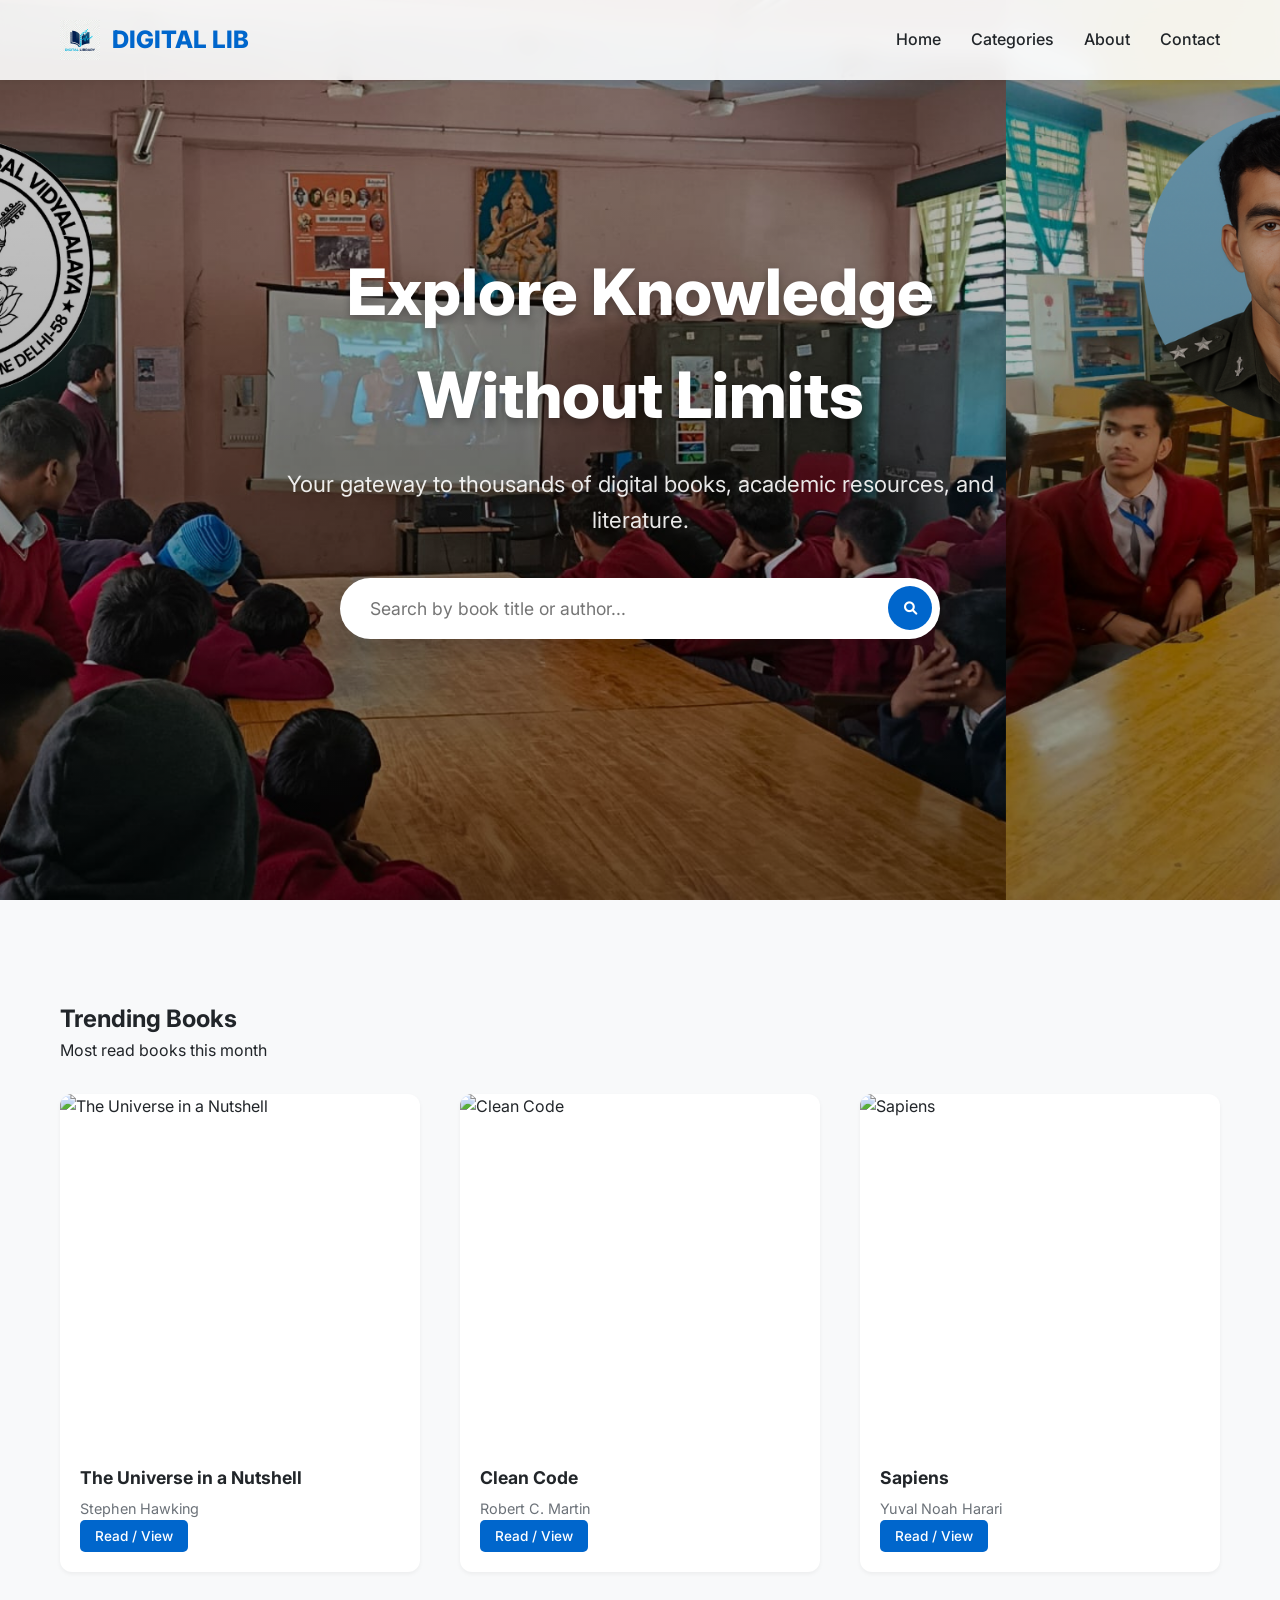
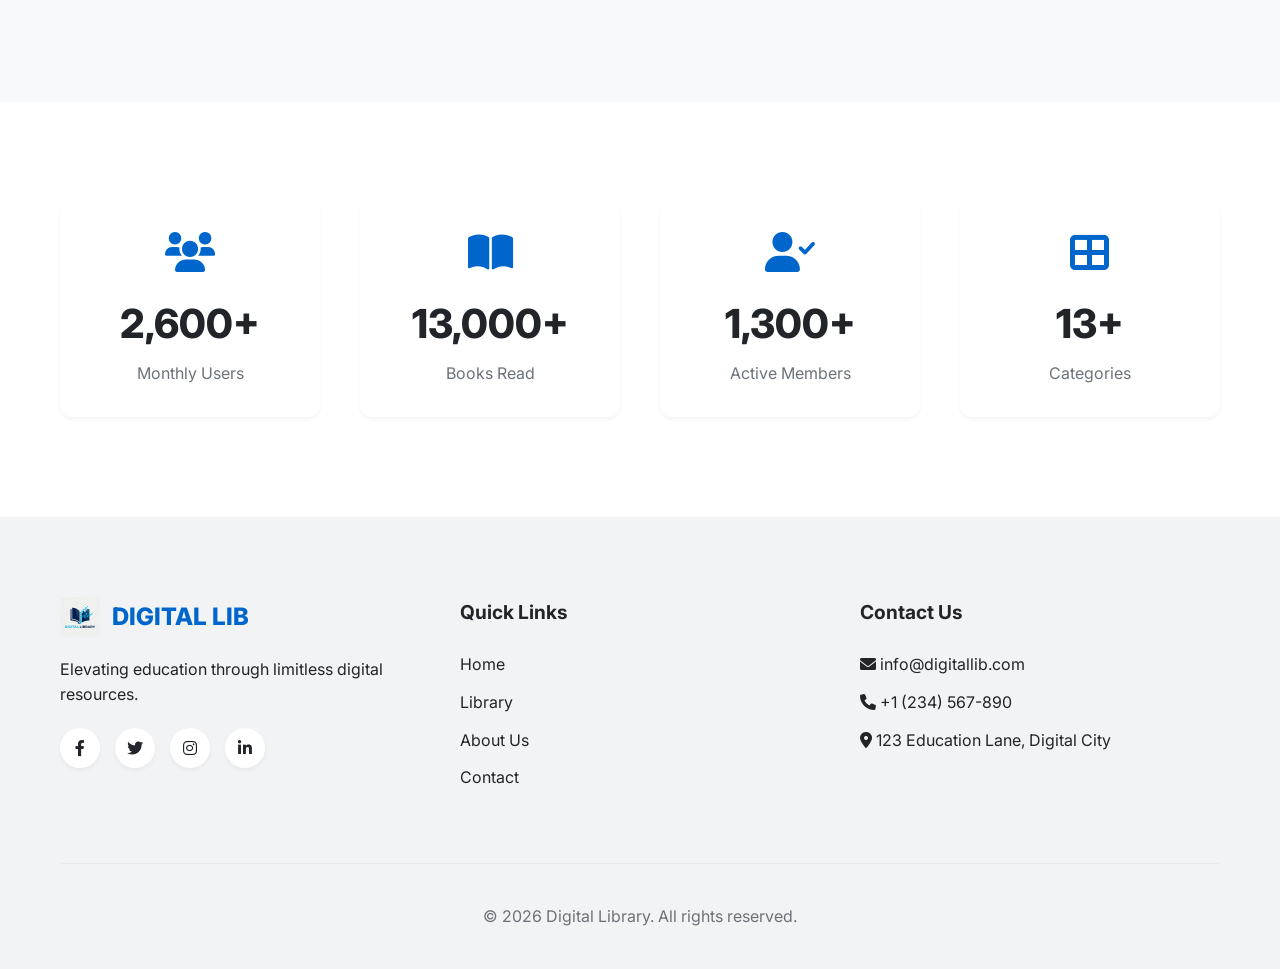
==== index.html @ 3c637026 "Add files via upload" ====
<!DOCTYPE html>
<html lang="en">

<head>
    <meta charset="UTF-8">
    <meta name="viewport" content="width=device-width, initial-scale=1.0">
    <title>Digital Library | Explore Knowledge Without Limits</title>
    <!-- Favicon -->
    <link rel="icon" type="image/png" href="favicon.png">
    <!-- Google Fonts -->
    <link href="https://fonts.googleapis.com/css2?family=Inter:wght@400;500;600;700;800&display=swap" rel="stylesheet">
    <!-- Font Awesome -->
    <link rel="stylesheet" href="https://cdnjs.cloudflare.com/ajax/libs/font-awesome/6.0.0/css/all.min.css">
    <!-- Styles -->
    <link rel="stylesheet" href="assets/css/style.css">
</head>

<body>

    <!-- Header / Navbar -->
    <nav class="navbar">
        <div class="container">
            <a href="index.html" class="logo">
                <img src="assets/images/logo.png" alt="Logo">
                <span>DIGITAL LIB</span>
            </a>
            <button class="nav-toggle"><i class="fas fa-bars"></i></button>
            <ul class="nav-links">
                <li><a href="index.html">Home</a></li>
                <li><a href="categories.html">Categories</a></li>
                <li><a href="about.html">About</a></li>
                <li><a href="contact.html">Contact</a></li>
            </ul>
        </div>
    </nav>

    <!-- Hero Section -->
    <section class="hero">
        <div class="hero-slider-bg">
            <!-- Background images will be injected by main.js -->
        </div>
        <div class="container hero-content slide-up">
            <h1>Explore Knowledge <br>Without Limits</h1>
            <p>Your gateway to thousands of digital books, academic resources, and literature.</p>
            <div class="search-container">
                <input type="text" class="search-bar" placeholder="Search by book title or author...">
                <button class="search-btn"><i class="fas fa-search"></i></button>
            </div>
        </div>
    </section>

    <!-- Trending Books Section -->
    <section class="trending reveal">
        <div class="container">
            <div class="section-header">
                <h2>Trending Books</h2>
                <p>Most read books this month</p>
            </div>
            <div class="trending-grid">
                <div class="slider-container">
                    <!-- 3 Books will be injected by main.js -->
                </div>
            </div>
        </div>
    </section>

    <!-- Achievements Section -->
    <section class="achievements reveal">
        <div class="container">
            <div class="stats-grid">
                <!-- Stats will be injected by main.js -->
            </div>
        </div>
    </section>

    <!-- Book Reader Modal -->
    <div id="reader-modal" class="modal">
        <div class="modal-content">
            <span class="close-modal">&times;</span>
            <div class="modal-body">
                <div class="book-preview-large">
                    <img id="modal-img" src="" alt="Book Cover">
                </div>
                <div class="book-details-large">
                    <h2 id="modal-title">Book Title</h2>
                    <p id="modal-author">Author Name</p>
                    <div class="badge" id="modal-cat">Category</div>
                    <div class="book-description">
                        <p>This is a digital preview of the book. As a member of Digital Library, you have full access to read this entire volume online or download it for offline use.</p>
                        <p>Lorem ipsum dolor sit amet, consectetur adipiscing elit. Sed do eiusmod tempor incididunt ut labore et dolore magna aliqua.</p>
                    </div>
                    <div class="modal-actions">
                        <button class="btn-primary"><i class="fas fa-book-open"></i> Start Reading</button>
                        <button class="btn-outline"><i class="fas fa-download"></i> Download PDF</button>
                    </div>
                </div>
            </div>
        </div>
    </div>

    <!-- Footer -->
    <footer>
        <div class="container">
            <div class="footer-grid">
                <div class="footer-info">
                    <div class="logo footer-logo">
                        <img src="assets/images/logo.png" alt="Logo">
                        <span>DIGITAL LIB</span>
                    </div>
                    <p>Elevating education through limitless digital resources.</p>
                    <div class="social-icons">
                        <a href="#"><i class="fab fa-facebook-f"></i></a>
                        <a href="#"><i class="fab fa-twitter"></i></a>
                        <a href="#"><i class="fab fa-instagram"></i></a>
                        <a href="#"><i class="fab fa-linkedin-in"></i></a>
                    </div>
                </div>
                <div class="footer-links">
                    <h4>Quick Links</h4>
                    <ul>
                        <li><a href="index.html">Home</a></li>
                        <li><a href="#categories">Library</a></li>
                        <li><a href="about.html">About Us</a></li>
                        <li><a href="contact.html">Contact</a></li>
                    </ul>
                </div>
                <div class="footer-links">
                    <h4>Contact Us</h4>
                    <ul>
                        <li><i class="fas fa-envelope"></i> info@digitallib.com</li>
                        <li><i class="fas fa-phone"></i> +1 (234) 567-890</li>
                        <li><i class="fas fa-map-marker-alt"></i> 123 Education Lane, Digital City</li>
                    </ul>
                </div>
            </div>
            <div class="footer-bottom">
                <p>&copy; 2026 Digital Library. All rights reserved.</p>
            </div>
        </div>
    </footer>

    <!-- Scripts -->
    <script src="assets/js/data.js"></script>
    <script src="assets/js/main.js"></script>
</body>

</html>
---- assets/css/style.css ----
/* Design System & Variables */
:root {
    --primary: #0066cc;
    --primary-dark: #004d99;
    --secondary: #6c757d;
    --accent: #00d2ff;
    --bg-light: #f8f9fa;
    --bg-white: #ffffff;
    --text-main: #212529;
    --text-muted: #6c7279;
    --shadow-sm: 0 2px 4px rgba(0, 0, 0, 0.05);
    --shadow-md: 0 4px 12px rgba(0, 0, 0, 0.1);
    --shadow-lg: 0 10px 30px rgba(0, 0, 0, 0.15);
    --radius-sm: 8px;
    --radius-md: 12px;
    --radius-lg: 20px;
    --transition: all 0.3s cubic-bezier(0.4, 0, 0.2, 1);
}

/* Base Styles */
* {
    margin: 0;
    padding: 0;
    box-sizing: border-box;
    font-family: 'Inter', system-ui, -apple-system, sans-serif;
}

body {
    background-color: var(--bg-light);
    color: var(--text-main);
    line-height: 1.6;
    overflow-x: hidden;
}

a {
    text-decoration: none;
    color: inherit;
    transition: var(--transition);
}

ul {
    list-style: none;
}

button {
    cursor: pointer;
    border: none;
    outline: none;
    background: none;
    transition: var(--transition);
}

.container {
    max-width: 1200px;
    margin: 0 auto;
    padding: 0 20px;
}

/* Navbar */
.navbar {
    position: fixed;
    top: 0;
    left: 0;
    width: 100%;
    height: 80px;
    background: rgba(255, 255, 255, 0.9);
    backdrop-filter: blur(10px);
    display: flex;
    align-items: center;
    z-index: 1000;
    box-shadow: var(--shadow-sm);
}

.navbar .container {
    display: flex;
    justify-content: space-between;
    align-items: center;
    width: 100%;
}

.nav-toggle {
    display: none;
    font-size: 1.5rem;
    color: var(--primary);
}

.logo {
    display: flex;
    align-items: center;
    gap: 12px;
    font-size: 1.5rem;
    font-weight: 800;
    color: var(--primary);
}

.logo img {
    height: 40px;
    width: 40px;
    object-fit: contain;
}

.nav-links {
    display: flex;
    gap: 30px;
}

.nav-links a {
    font-weight: 500;
    color: var(--text-main);
    position: relative;
}

.nav-links a:after {
    content: '';
    position: absolute;
    bottom: -5px;
    left: 0;
    width: 0;
    height: 2px;
    background: var(--primary);
    transition: var(--transition);
}

.nav-links a:hover {
    color: var(--primary);
}

.nav-links a:hover:after {
    width: 100%;
}

/* Animations */
@keyframes fadeInUp {
    from {
        opacity: 0;
        transform: translateY(30px);
    }

    to {
        opacity: 1;
        transform: translateY(0);
    }
}

.fade-in-up {
    animation: fadeInUp 0.8s forwards;
}

/* Hero Section */
.hero {
    height: 100vh;
    position: relative;
    display: flex;
    align-items: center;
    justify-content: center;
    text-align: center;
    padding-top: 80px;
    overflow: hidden;
}

.hero-slider-bg {
    position: absolute;
    top: 0;
    left: 0;
    width: 100%;
    height: 100%;
    z-index: -1;
    transition: opacity 1s ease-in-out;
}

.hero-slider-bg img {
    width: 100%;
    height: 100%;
    object-fit: cover;
    position: absolute;
    top: 0;
    left: 0;
    opacity: 0;
    transition: opacity 1s ease-in-out;
}

.hero-slider-bg img.active {
    opacity: 1;
}

.hero::before {
    content: '';
    position: absolute;
    top: 0; left: 0; width: 100%; height: 100%;
    background: linear-gradient(rgba(0,0,0,0.2), rgba(0,0,0,0.4)); /* Much lighter, darker gradient for visibility */
    z-index: 1;
}

.hero-content {
    position: relative;
    z-index: 2;
    max-width: 800px;
    margin: 0 auto;
    padding: 20px;
}

.hero h1 {
    font-size: 4rem;
    font-weight: 800;
    margin-bottom: 20px;
    color: #fff; /* White text for dark image bg */
    text-shadow: 0 4px 10px rgba(0,0,0,0.3);
}

.hero p {
    font-size: 1.4rem;
    color: rgba(255,255,255,0.9);
    margin-bottom: 40px;
}

.search-container {
    max-width: 600px;
    margin: 0 auto;
    position: relative;
}

.search-bar {
    width: 100%;
    padding: 20px 30px;
    border-radius: 50px;
    border: none;
    background: var(--bg-white);
    box-shadow: var(--shadow-lg);
    font-size: 1.1rem;
    padding-right: 80px;
}

.search-btn {
    position: absolute;
    right: 8px;
    top: 50%;
    transform: translateY(-50%);
    background: var(--primary);
    color: white;
    width: 44px;
    height: 44px;
    border-radius: 50%;
    display: flex;
    align-items: center;
    justify-content: center;
    border: none;
    cursor: pointer;
    transition: var(--transition);
}

.search-btn:hover {
    background: var(--primary-dark);
    transform: translateY(-50%) scale(1.05);
}

/* Sections Global */
section {
    padding: 100px 0;
}

.section-title {
    text-align: center;
    margin-bottom: 60px;
}

.section-title h2 {
    font-size: 2.5rem;
    font-weight: 700;
    color: var(--primary-dark);
}

.section-title p {
    color: var(--text-muted);
    font-size: 1.1rem;
}

/* Trending Books Slider */
.trending-slider {
    position: relative;
    overflow: hidden;
    padding: 20px 0;
}

.slider-container {
    display: grid;
    grid-template-columns: repeat(3, 1fr);
    gap: 40px;
    padding: 30px 0;
}

@media (max-width: 992px) {
    .slider-container {
        grid-template-columns: repeat(2, 1fr);
    }
}

@media (max-width: 768px) {
    .slider-container {
        grid-template-columns: 1fr;
    }
}

.book-card {
    min-width: 250px;
    background: var(--bg-white);
    border-radius: var(--radius-md);
    overflow: hidden;
    box-shadow: var(--shadow-sm);
    transition: var(--transition);
}

.book-card:hover {
    transform: translateY(-10px);
    box-shadow: var(--shadow-lg);
}

.book-img {
    height: 350px;
    overflow: hidden;
}

.book-img img {
    width: 100%;
    height: 100%;
    object-fit: cover;
}

.book-info {
    padding: 20px;
}

.book-info h3 {
    font-size: 1.1rem;
    margin-bottom: 5px;
}

.book-info p {
    color: var(--text-muted);
    font-size: 0.9rem;
}

.slider-nav {
    position: absolute;
    top: 50%;
    transform: translateY(-50%);
    width: 50px;
    height: 50px;
    background: var(--bg-white);
    border-radius: 50%;
    box-shadow: var(--shadow-md);
    display: flex;
    align-items: center;
    justify-content: center;
    z-index: 10;
}

.prev-btn {
    left: 10px;
}

.next-btn {
    right: 10px;
}

/* Achievements */
.achievements {
    background: white;
}

.stats-grid {
    display: grid;
    grid-template-columns: repeat(auto-fit, minmax(200px, 1fr));
    gap: 40px;
}

.stat-card {
    text-align: center;
    padding: 30px;
    background: var(--bg-white);
    border-radius: var(--radius-md);
    box-shadow: var(--shadow-sm);
    transition: var(--transition);
}

.stat-card i {
    font-size: 2.5rem;
    color: var(--primary);
    margin-bottom: 20px;
}

.stat-card h3 {
    font-size: 2.5rem;
    font-weight: 800;
    margin-bottom: 5px;
}

.stat-card p {
    color: var(--text-muted);
}

/* Categories */
.categories-grid {
    display: grid;
    grid-template-columns: repeat(auto-fit, minmax(280px, 1fr));
    gap: 30px;
}

.category-card {
    padding: 40px;
    background: var(--bg-white);
    border-radius: var(--radius-lg);
    box-shadow: var(--shadow-sm);
    text-align: center;
    transition: var(--transition);
    cursor: pointer;
    border: 1px solid transparent;
}

.category-card:hover {
    border-color: var(--primary);
    background: rgba(0, 102, 204, 0.02);
    transform: scale(1.05);
}

.category-card i {
    font-size: 3rem;
    color: var(--primary);
    margin-bottom: 20px;
}

/* Footer */
footer {
    background: #f1f3f5;
    padding: 80px 0 40px;
}

.footer-grid {
    display: grid;
    grid-template-columns: repeat(auto-fit, minmax(200px, 1fr));
    gap: 40px;
    margin-bottom: 60px;
}

.footer-logo {
    margin-bottom: 20px;
}

.footer-links h4 {
    margin-bottom: 25px;
    font-size: 1.2rem;
}

.footer-links li {
    margin-bottom: 12px;
}

.footer-bottom {
    text-align: center;
    padding-top: 40px;
    border-top: 1px solid #e9ecef;
    color: var(--text-muted);
}

.social-icons {
    display: flex;
    gap: 15px;
    margin-top: 20px;
}

.social-icons a {
    width: 40px;
    height: 40px;
    background: white;
    border-radius: 50%;
    display: flex;
    align-items: center;
    justify-content: center;
    box-shadow: var(--shadow-sm);
}

/* Category Page Styles */
.category-hero {
    padding: 120px 0 60px;
    background: var(--bg-white);
    text-align: center;
}

.category-hero h1 {
    font-size: 3rem;
    color: var(--primary-dark);
    margin-bottom: 10px;
}

.category-search {
    max-width: 500px;
    margin: 30px auto 0;
    position: relative;
}

.category-search input {
    width: 100%;
    padding: 15px 25px;
    border-radius: 30px;
    border: 1px solid #ddd;
    font-size: 1rem;
    padding-right: 50px;
}

.category-search i {
    position: absolute;
    right: 20px;
    top: 50%;
    transform: translateY(-50%);
    color: var(--secondary);
}

.books-display {
    padding-top: 0;
}

.books-grid {
    display: grid;
    grid-template-columns: repeat(auto-fill, minmax(280px, 1fr));
    gap: 30px;
}

.book-card-alt {
    display: flex;
    background: var(--bg-white);
    border-radius: var(--radius-md);
    overflow: hidden;
    box-shadow: var(--shadow-sm);
    transition: var(--transition);
}

.book-card-alt:hover {
    box-shadow: var(--shadow-md);
    transform: translateY(-5px);
}

.book-img-small {
    width: 120px;
    min-width: 120px;
}

.book-img-small img {
    width: 100%;
    height: 100%;
    object-fit: cover;
}

.book-info-alt {
    padding: 20px;
    display: flex;
    flex-direction: column;
    justify-content: center;
}

.book-info-alt h3 {
    font-size: 1rem;
    margin-bottom: 5px;
}

.book-info-alt p {
    font-size: 0.85rem;
    color: var(--text-muted);
    margin-bottom: 15px;
}

.view-btn {
    background: var(--primary);
    color: white;
    padding: 8px 15px;
    border-radius: 5px;
    font-size: 0.85rem;
    font-weight: 500;
    align-self: flex-start;
}

.no-results {
    text-align: center;
    padding: 100px 0;
}

.no-results i {
    font-size: 4rem;
    color: #eee;
    margin-bottom: 20px;
}

/* Modal Styles */
.modal {
    position: fixed;
    top: 0;
    left: 0;
    width: 100%;
    height: 100%;
    background: rgba(0, 0, 0, 0.6);
    display: flex;
    align-items: center;
    justify-content: center;
    z-index: 2000;
    opacity: 0;
    visibility: hidden;
    transition: var(--transition);
}

.modal.active {
    opacity: 1;
    visibility: visible;
}

.modal-content {
    background: var(--bg-white);
    width: 90%;
    max-width: 900px;
    border-radius: var(--radius-lg);
    position: relative;
    padding: 40px;
    transform: scale(0.8);
    transition: var(--transition);
}

.modal.active .modal-content {
    transform: scale(1);
}

.close-modal {
    position: absolute;
    right: 25px;
    top: 20px;
    font-size: 2rem;
    cursor: pointer;
    color: var(--secondary);
}

.modal-body {
    display: grid;
    grid-template-columns: 350px 1fr;
    gap: 40px;
}

.book-preview-large img {
    width: 100%;
    border-radius: var(--radius-md);
    box-shadow: var(--shadow-lg);
}

.book-details-large h2 {
    font-size: 2.2rem;
    margin-bottom: 10px;
    color: var(--primary-dark);
}

.book-details-large p {
    font-size: 1.1rem;
    margin-bottom: 15px;
}

.badge {
    display: inline-block;
    padding: 5px 15px;
    background: #e7f1ff;
    color: var(--primary);
    border-radius: 20px;
    font-size: 0.8rem;
    font-weight: 700;
    margin-bottom: 20px;
}

.book-description {
    color: var(--text-muted);
    margin-bottom: 30px;
}

.modal-actions {
    display: flex;
    gap: 20px;
}

.btn-primary {
    background: var(--primary);
    color: white;
    padding: 15px 30px;
    border-radius: 10px;
    font-weight: 600;
}

.btn-outline {
    border: 1px solid var(--primary);
    color: var(--primary);
    padding: 15px 30px;
    border-radius: 10px;
    font-weight: 600;
}

/* Perfection Pass: Animations */
.reveal {
    opacity: 0;
    transform: translateY(30px);
    transition: all 0.8s ease-out;
}

.reveal.active {
    opacity: 1;
    transform: translateY(0);
}

@keyframes fadeIn {
    from { opacity: 0; }
    to { opacity: 1; }
}

@keyframes slideUp {
    from { transform: translateY(50px); opacity: 0; }
    to { transform: translateY(0); opacity: 1; }
}

.fade-in { animation: fadeIn 1.2s ease forwards; }
.slide-up { animation: slideUp 0.8s cubic-bezier(0.2, 0.8, 0.2, 1) forwards; }

.hero-slider-bg img {
    transition: opacity 1.5s ease-in-out; /* Smoother slider transition */
}

@media (max-width: 768px) {
    .nav-toggle {
        display: block;
    }

    .nav-links {
        display: none;
        position: absolute;
        top: 80px;
        left: 0;
        width: 100%;
        background: white;
        flex-direction: column;
        padding: 20px;
        gap: 15px;
        box-shadow: var(--shadow-md);
        text-align: center;
    }

    .nav-links.active {
        display: flex;
    }

    .hero-content h1 {
        font-size: 2.5rem;
    }

    .modal-body {
        grid-template-columns: 1fr;
    }

    .modal-content {
        padding: 20px;
        height: 90%;
        overflow-y: auto;
    }
}
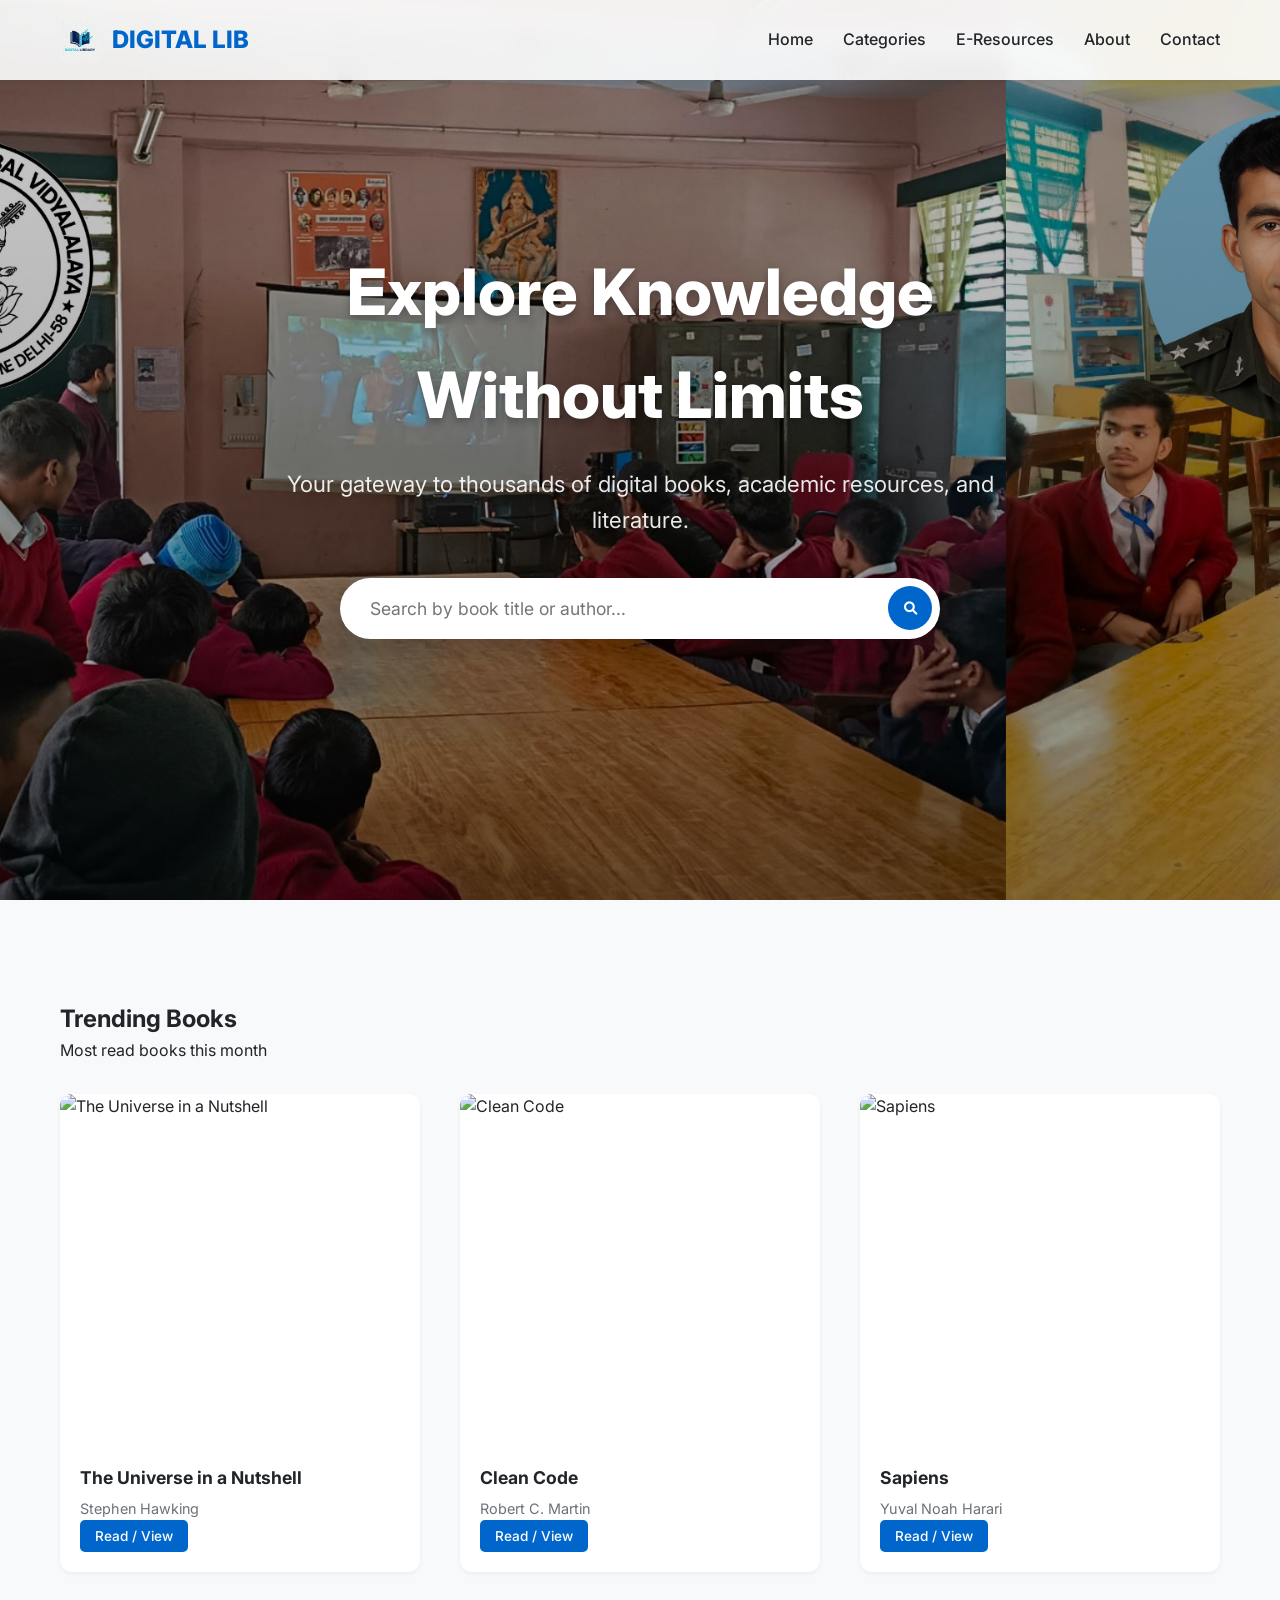
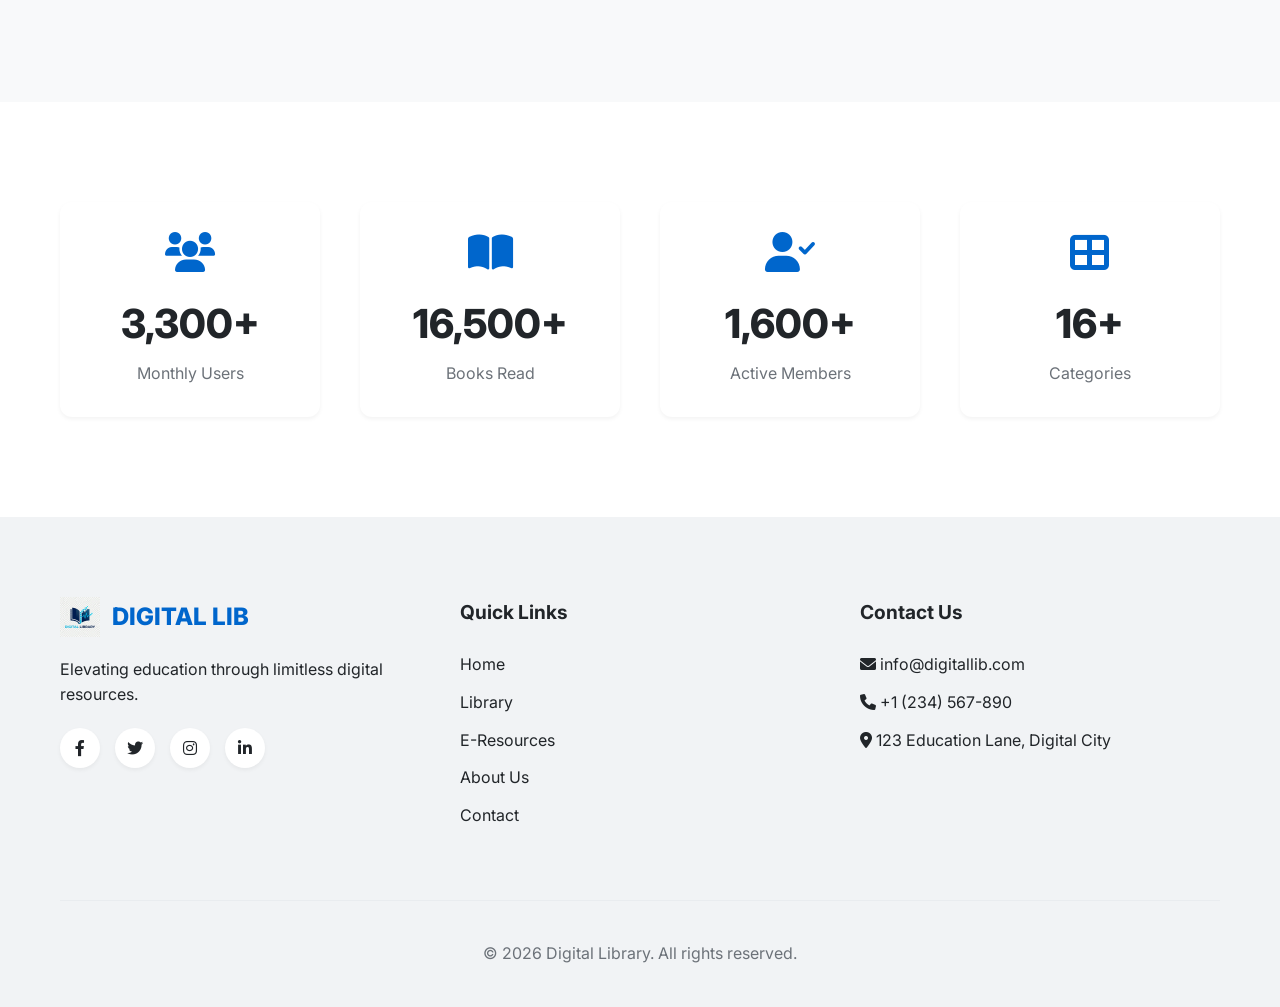
==== commit f05f2e13: "Add files via upload" ====
--- a/index.html
+++ b/index.html
@@ -28,6 +28,7 @@
             <ul class="nav-links">
                 <li><a href="index.html">Home</a></li>
                 <li><a href="categories.html">Categories</a></li>
+                <li><a href="e-resources.html">E-Resources</a></li>
                 <li><a href="about.html">About</a></li>
                 <li><a href="contact.html">Contact</a></li>
             </ul>
@@ -120,6 +121,7 @@
                     <ul>
                         <li><a href="index.html">Home</a></li>
                         <li><a href="#categories">Library</a></li>
+                        <li><a href="e-resources.html">E-Resources</a></li>
                         <li><a href="about.html">About Us</a></li>
                         <li><a href="contact.html">Contact</a></li>
                     </ul>
--- a/assets/css/style.css
+++ b/assets/css/style.css
@@ -406,26 +406,86 @@
 }
 
 .category-card {
-    padding: 40px;
-    background: var(--bg-white);
+    position: relative;
+    padding: 50px 40px;
+    background: rgba(255, 255, 255, 0.7);
+    backdrop-filter: blur(10px);
+    -webkit-backdrop-filter: blur(10px);
+    border: 1px solid rgba(255, 255, 255, 0.3);
     border-radius: var(--radius-lg);
     box-shadow: var(--shadow-sm);
     text-align: center;
     transition: var(--transition);
     cursor: pointer;
-    border: 1px solid transparent;
+    overflow: hidden;
+}
+
+.category-card::before {
+    content: '';
+    position: absolute;
+    top: -50px;
+    right: -50px;
+    width: 150px;
+    height: 150px;
+    background: var(--primary);
+    opacity: 0.05;
+    border-radius: 50%;
+    transition: var(--transition);
+    z-index: 1;
 }
 
 .category-card:hover {
+    transform: translateY(-10px) scale(1.02);
+    box-shadow: var(--shadow-lg);
+    background: rgba(255, 255, 255, 0.9);
     border-color: var(--primary);
-    background: rgba(0, 102, 204, 0.02);
-    transform: scale(1.05);
+}
+
+.category-card:hover::before {
+    transform: scale(2);
+    opacity: 0.1;
+}
+
+.category-icon-wrapper {
+    width: 80px;
+    height: 80px;
+    background: rgba(0, 102, 204, 0.1);
+    border-radius: 20px;
+    display: flex;
+    align-items: center;
+    justify-content: center;
+    margin: 0 auto 25px;
+    transition: var(--transition);
+    position: relative;
+    z-index: 2;
+}
+
+.category-card:hover .category-icon-wrapper {
+    background: var(--primary);
+    transform: rotate(10deg);
 }
 
 .category-card i {
-    font-size: 3rem;
+    font-size: 2.5rem;
     color: var(--primary);
-    margin-bottom: 20px;
+    transition: var(--transition);
+    z-index: 2;
+}
+
+.category-card:hover i {
+    color: white;
+}
+
+.category-card h3 {
+    position: relative;
+    z-index: 2;
+    margin-bottom: 10px;
+}
+
+.category-card p {
+    position: relative;
+    z-index: 2;
+    color: var(--text-muted);
 }
 
 /* Footer */
